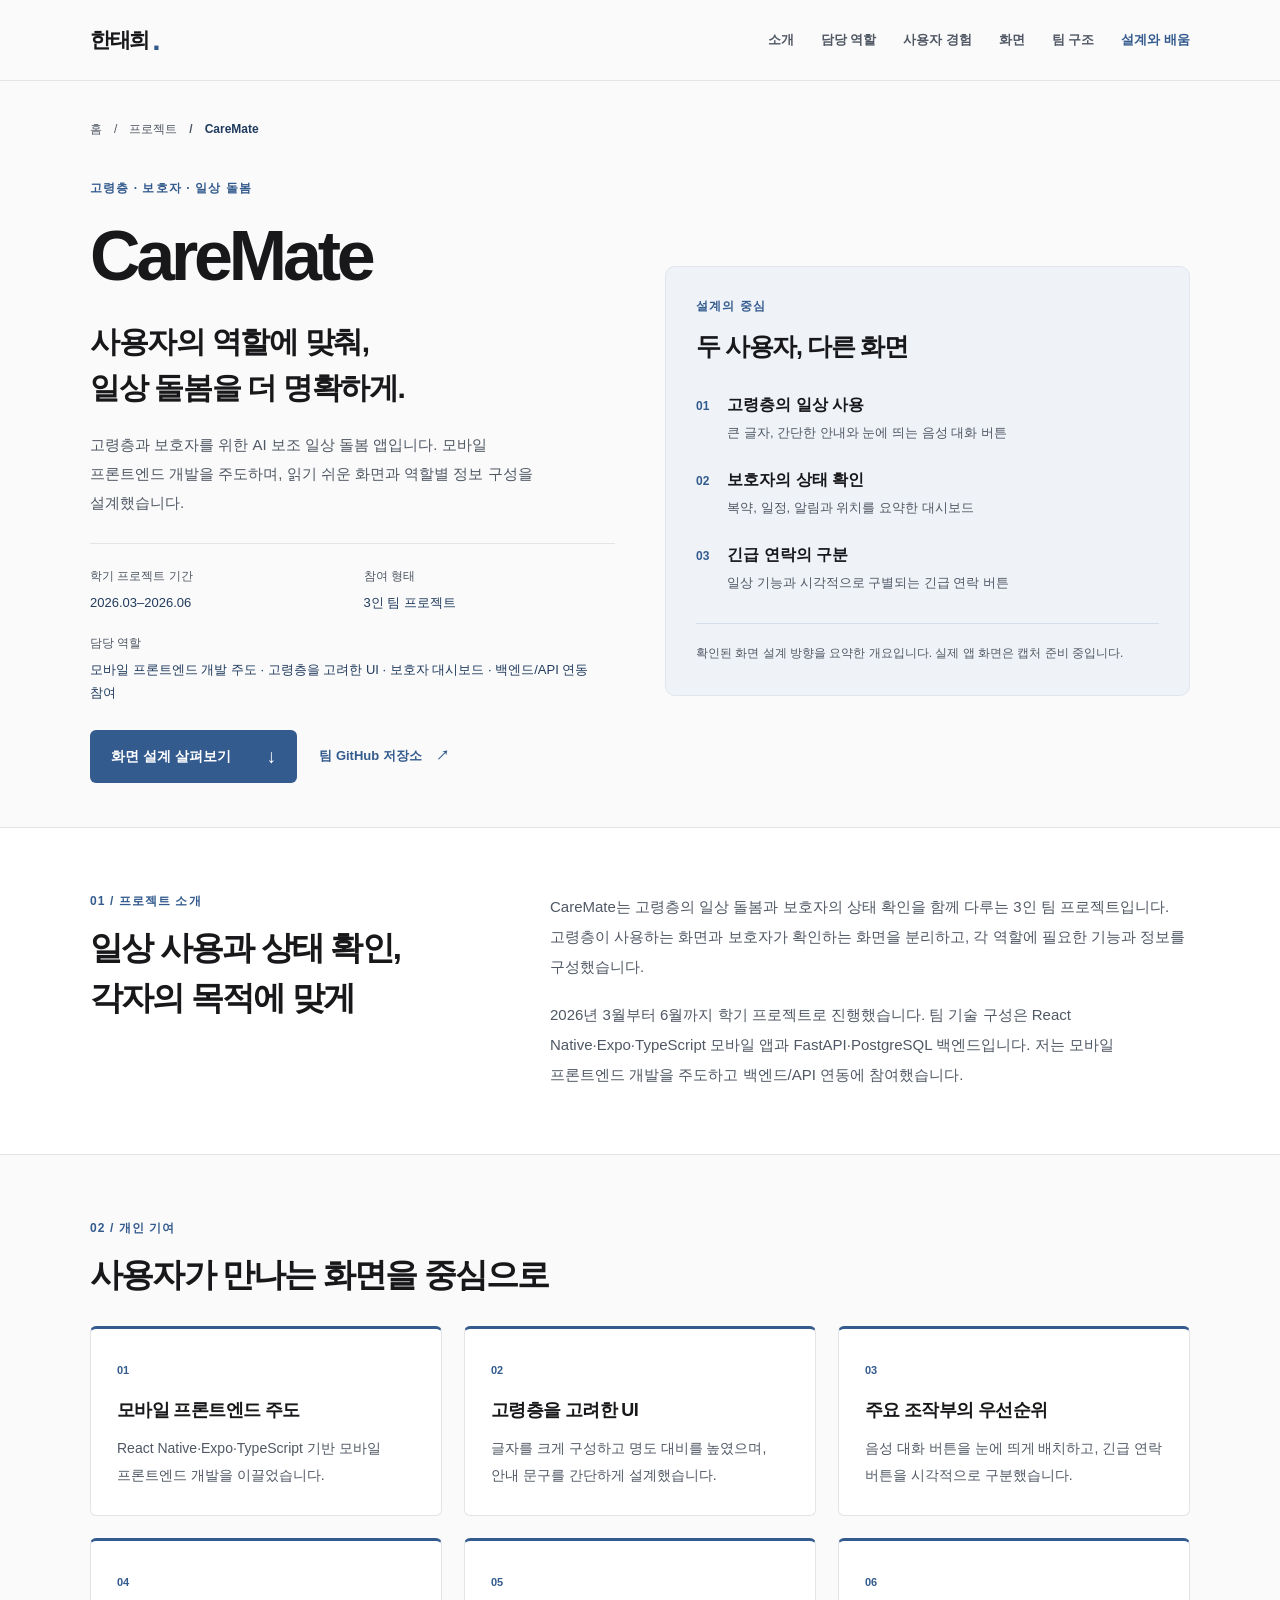
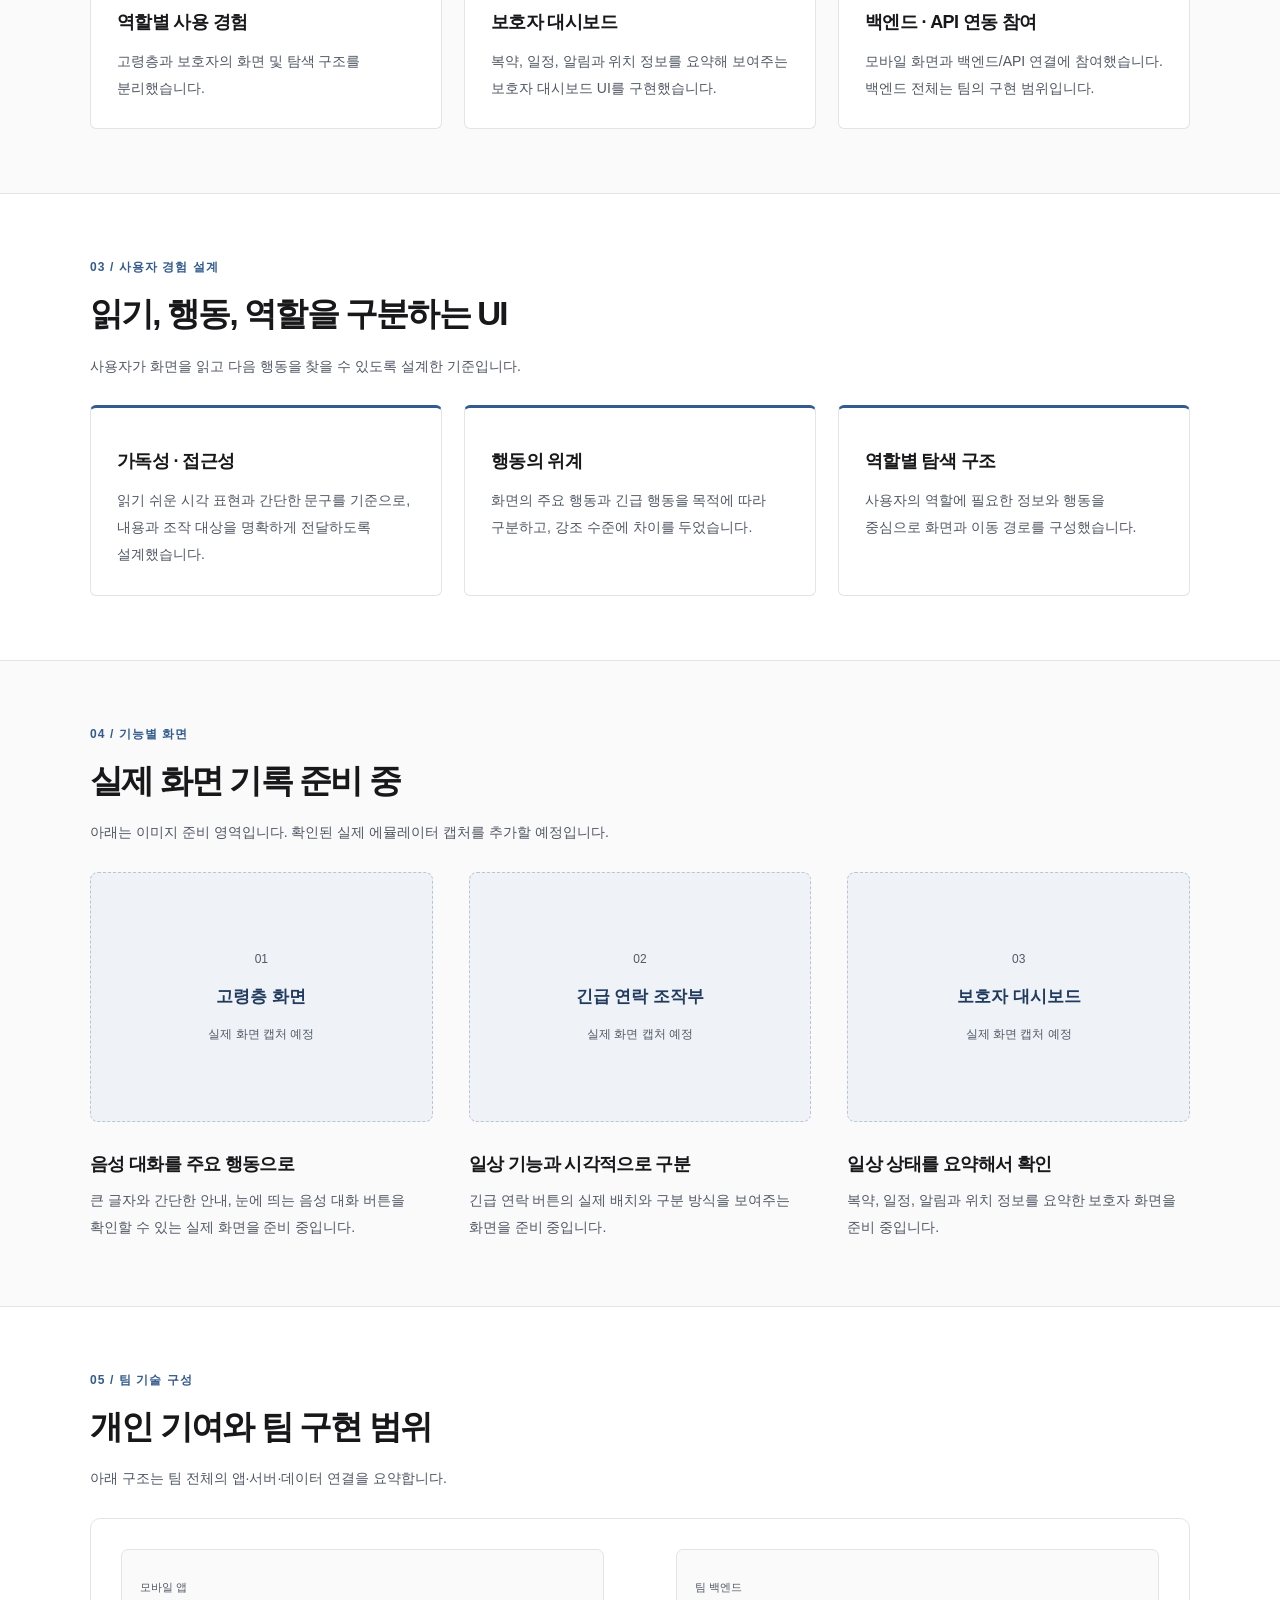
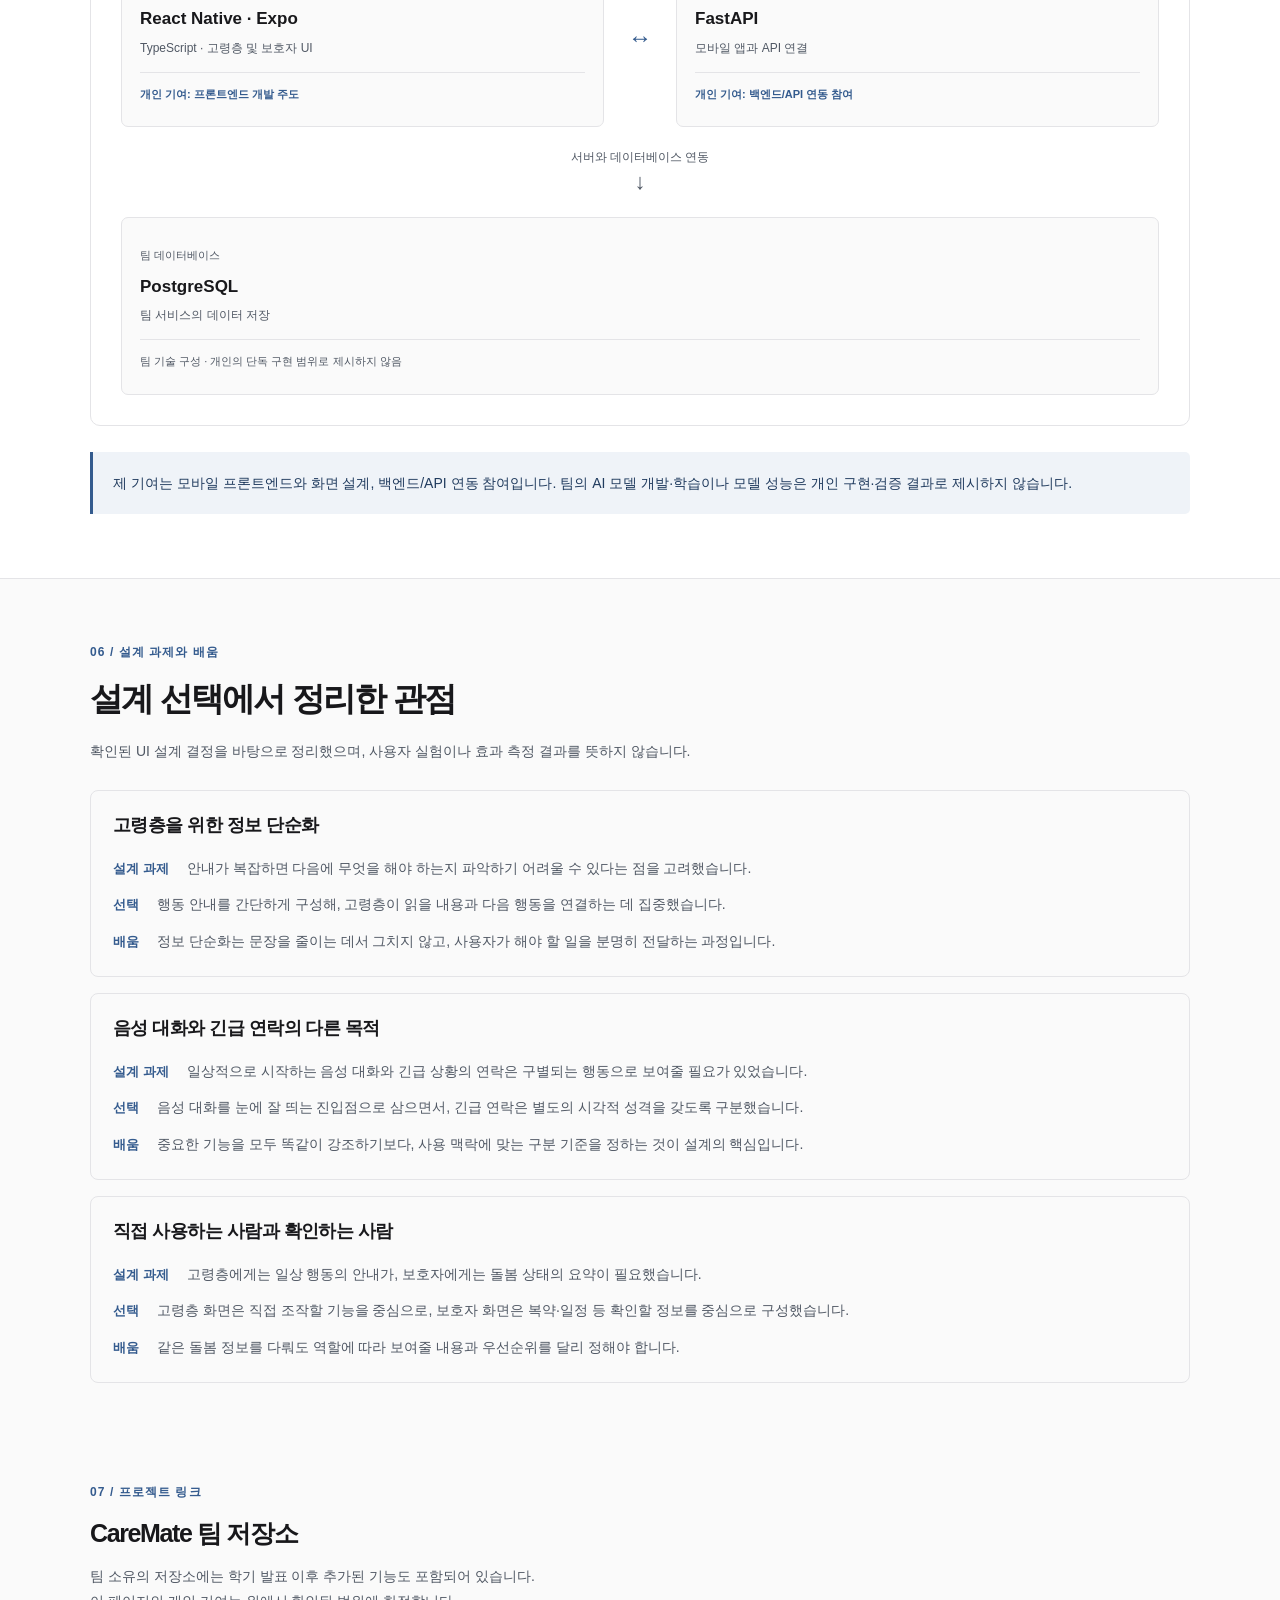
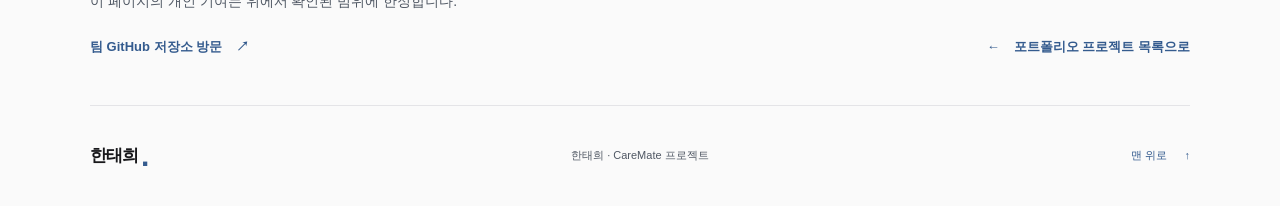
==== projects/caremate.html @ 8889e3c6 "feat: complete first-pass portfolio project pages" ====
<!doctype html>
<html lang="ko">
<head>
  <meta charset="utf-8">
  <meta name="viewport" content="width=device-width, initial-scale=1">
  <meta name="theme-color" content="#fafafa">
  <meta name="description" content="고령층과 보호자를 위한 일상 돌봄 앱 CareMate. 한태희가 주도한 모바일 프론트엔드, 고령층을 고려한 UI 설계, 보호자 대시보드와 API 연동 참여를 소개합니다.">
  <title>CareMate · 한태희 포트폴리오</title>
  <link rel="stylesheet" href="../css/style.css">
  <script src="../js/main.js" defer></script>
</head>
<body class="caremate-page">
  <a class="skip-link" href="#main">본문으로 건너뛰기</a>
  <header class="site-header"><div class="container header-inner">
    <a class="wordmark" href="../index.html" aria-label="한태희 포트폴리오 홈으로">한태희<span aria-hidden="true">.</span></a>
    <button class="menu-toggle" type="button" aria-controls="site-nav" aria-expanded="false" hidden>메뉴 열기 <span aria-hidden="true">＋</span></button>
    <nav class="site-nav" id="site-nav" aria-label="CareMate 페이지 메뉴"><a href="#overview">소개</a><a href="#contributions">담당 역할</a><a href="#ux-design">사용자 경험</a><a href="#gallery">화면</a><a href="#architecture">팀 구조</a><a href="#design-lessons">설계와 배움</a></nav>
  </div></header>

  <main id="main" tabindex="-1">
    <div class="container"><nav class="breadcrumb" aria-label="현재 위치"><ol><li><a href="../index.html">홈</a></li><li><a href="../index.html#projects">프로젝트</a></li><li aria-current="page">CareMate</li></ol></nav></div>

    <section class="detail-hero container" aria-labelledby="project-title">
      <div class="detail-hero-copy"><p class="eyebrow">고령층 · 보호자 · 일상 돌봄</p><h1 id="project-title">CareMate</h1><p class="detail-tagline">사용자의 역할에 맞춰,<br>일상 돌봄을 더 명확하게.</p><p class="detail-intro">고령층과 보호자를 위한 AI 보조 일상 돌봄 앱입니다. 모바일 프론트엔드 개발을 주도하며, 읽기 쉬운 화면과 역할별 정보 구성을 설계했습니다.</p>
        <dl class="detail-facts"><div><dt>학기 프로젝트 기간</dt><dd>2026.03–2026.06</dd></div><div><dt>참여 형태</dt><dd>3인 팀 프로젝트</dd></div><div class="fact-role"><dt>담당 역할</dt><dd>모바일 프론트엔드 개발 주도 · 고령층을 고려한 UI · 보호자 대시보드 · 백엔드/API 연동 참여</dd></div></dl>
        <div class="detail-actions"><a class="button" href="#ux-design">화면 설계 살펴보기 <span aria-hidden="true">↓</span></a><a class="text-link" href="https://github.com/juuu-sung/CareMate">팀 GitHub 저장소 <span aria-hidden="true">↗</span></a></div>
      </div>
      <aside class="detail-summary" aria-labelledby="users-title"><p class="eyebrow">설계의 중심</p><h2 id="users-title">두 사용자, 다른 화면</h2><ul class="service-flow"><li><span aria-hidden="true">01</span><div><h3>고령층의 일상 사용</h3><p>큰 글자, 간단한 안내와 눈에 띄는 음성 대화 버튼</p></div></li><li><span aria-hidden="true">02</span><div><h3>보호자의 상태 확인</h3><p>복약, 일정, 알림과 위치를 요약한 대시보드</p></div></li><li><span aria-hidden="true">03</span><div><h3>긴급 연락의 구분</h3><p>일상 기능과 시각적으로 구별되는 긴급 연락 버튼</p></div></li></ul><p class="summary-note">확인된 화면 설계 방향을 요약한 개요입니다. 실제 앱 화면은 캡처 준비 중입니다.</p></aside>
    </section>

    <section class="section section-white" id="overview" aria-labelledby="overview-title"><div class="container detail-split"><div class="section-heading"><p class="eyebrow">01 / 프로젝트 소개</p><h2 id="overview-title">일상 사용과 상태 확인,<br>각자의 목적에 맞게</h2></div><div class="detail-prose"><p>CareMate는 고령층의 일상 돌봄과 보호자의 상태 확인을 함께 다루는 3인 팀 프로젝트입니다. 고령층이 사용하는 화면과 보호자가 확인하는 화면을 분리하고, 각 역할에 필요한 기능과 정보를 구성했습니다.</p><p>2026년 3월부터 6월까지 학기 프로젝트로 진행했습니다. 팀 기술 구성은 React Native·Expo·TypeScript 모바일 앱과 FastAPI·PostgreSQL 백엔드입니다. 저는 모바일 프론트엔드 개발을 주도하고 백엔드/API 연동에 참여했습니다.</p></div></div></section>

    <section class="section container" id="contributions" aria-labelledby="contributions-title"><div class="section-heading"><p class="eyebrow">02 / 개인 기여</p><h2 id="contributions-title">사용자가 만나는 화면을 중심으로</h2></div><div class="contribution-grid">
      <article><span class="strength-number" aria-hidden="true">01</span><h3>모바일 프론트엔드 주도</h3><p>React Native·Expo·TypeScript 기반 모바일 프론트엔드 개발을 이끌었습니다.</p></article>
      <article><span class="strength-number" aria-hidden="true">02</span><h3>고령층을 고려한 UI</h3><p>글자를 크게 구성하고 명도 대비를 높였으며, 안내 문구를 간단하게 설계했습니다.</p></article>
      <article><span class="strength-number" aria-hidden="true">03</span><h3>주요 조작부의 우선순위</h3><p>음성 대화 버튼을 눈에 띄게 배치하고, 긴급 연락 버튼을 시각적으로 구분했습니다.</p></article>
      <article><span class="strength-number" aria-hidden="true">04</span><h3>역할별 사용 경험</h3><p>고령층과 보호자의 화면 및 탐색 구조를 분리했습니다.</p></article>
      <article><span class="strength-number" aria-hidden="true">05</span><h3>보호자 대시보드</h3><p>복약, 일정, 알림과 위치 정보를 요약해 보여주는 보호자 대시보드 UI를 구현했습니다.</p></article>
      <article><span class="strength-number" aria-hidden="true">06</span><h3>백엔드 · API 연동 참여</h3><p>모바일 화면과 백엔드/API 연결에 참여했습니다. 백엔드 전체는 팀의 구현 범위입니다.</p></article>
    </div></section>

    <section class="section section-white" id="ux-design" aria-labelledby="ux-title"><div class="container"><div class="section-heading"><p class="eyebrow">03 / 사용자 경험 설계</p><h2 id="ux-title">읽기, 행동, 역할을 구분하는 UI</h2><p class="section-description">사용자가 화면을 읽고 다음 행동을 찾을 수 있도록 설계한 기준입니다.</p></div><div class="contribution-grid">
      <article><h3>가독성 · 접근성</h3><p>읽기 쉬운 시각 표현과 간단한 문구를 기준으로, 내용과 조작 대상을 명확하게 전달하도록 설계했습니다.</p></article>
      <article><h3>행동의 위계</h3><p>화면의 주요 행동과 긴급 행동을 목적에 따라 구분하고, 강조 수준에 차이를 두었습니다.</p></article>
      <article><h3>역할별 탐색 구조</h3><p>사용자의 역할에 필요한 정보와 행동을 중심으로 화면과 이동 경로를 구성했습니다.</p></article>
    </div></div></section>

    <section class="section container" id="gallery" aria-labelledby="gallery-title"><div class="section-heading"><p class="eyebrow">04 / 기능별 화면</p><h2 id="gallery-title">실제 화면 기록 준비 중</h2><p class="section-description">아래는 이미지 준비 영역입니다. 확인된 실제 에뮬레이터 캡처를 추가할 예정입니다.</p></div><div class="screen-gallery">
      <figure><div class="capture-placeholder"><span aria-hidden="true">01</span><p>고령층 화면</p><span>실제 화면 캡처 예정</span></div><figcaption><h3>음성 대화를 주요 행동으로</h3><p>큰 글자와 간단한 안내, 눈에 띄는 음성 대화 버튼을 확인할 수 있는 실제 화면을 준비 중입니다.</p></figcaption></figure>
      <figure><div class="capture-placeholder"><span aria-hidden="true">02</span><p>긴급 연락 조작부</p><span>실제 화면 캡처 예정</span></div><figcaption><h3>일상 기능과 시각적으로 구분</h3><p>긴급 연락 버튼의 실제 배치와 구분 방식을 보여주는 화면을 준비 중입니다.</p></figcaption></figure>
      <figure><div class="capture-placeholder"><span aria-hidden="true">03</span><p>보호자 대시보드</p><span>실제 화면 캡처 예정</span></div><figcaption><h3>일상 상태를 요약해서 확인</h3><p>복약, 일정, 알림과 위치 정보를 요약한 보호자 화면을 준비 중입니다.</p></figcaption></figure>
    </div></section>

    <section class="section section-white" id="architecture" aria-labelledby="architecture-title"><div class="container"><div class="section-heading"><p class="eyebrow">05 / 팀 기술 구성</p><h2 id="architecture-title">개인 기여와 팀 구현 범위</h2><p class="section-description">아래 구조는 팀 전체의 앱·서버·데이터 연결을 요약합니다.</p></div><div class="architecture-panel">
      <div class="architecture-main"><div class="architecture-node"><span class="architecture-label">모바일 앱</span><h3>React Native · Expo</h3><p>TypeScript · 고령층 및 보호자 UI</p><span class="personal-scope">개인 기여: 프론트엔드 개발 주도</span></div><span class="architecture-connector" aria-label="앱과 서버 연동">↔</span><div class="architecture-node"><span class="architecture-label">팀 백엔드</span><h3>FastAPI</h3><p>모바일 앱과 API 연결</p><span class="personal-scope">개인 기여: 백엔드/API 연동 참여</span></div></div>
      <p class="architecture-bridge">서버와 데이터베이스 연동 <span aria-hidden="true">↓</span></p><div class="architecture-node"><span class="architecture-label">팀 데이터베이스</span><h3>PostgreSQL</h3><p>팀 서비스의 데이터 저장</p><span class="team-scope">팀 기술 구성 · 개인의 단독 구현 범위로 제시하지 않음</span></div>
    </div><p class="detail-note">제 기여는 모바일 프론트엔드와 화면 설계, 백엔드/API 연동 참여입니다. 팀의 AI 모델 개발·학습이나 모델 성능은 개인 구현·검증 결과로 제시하지 않습니다.</p></div></section>

    <section class="section container" id="design-lessons" aria-labelledby="lessons-title"><div class="section-heading"><p class="eyebrow">06 / 설계 과제와 배움</p><h2 id="lessons-title">설계 선택에서 정리한 관점</h2><p class="section-description">확인된 UI 설계 결정을 바탕으로 정리했으며, 사용자 실험이나 효과 측정 결과를 뜻하지 않습니다.</p></div><div class="case-list">
      <article><h3>고령층을 위한 정보 단순화</h3><dl><div><dt>설계 과제</dt><dd>안내가 복잡하면 다음에 무엇을 해야 하는지 파악하기 어려울 수 있다는 점을 고려했습니다.</dd></div><div><dt>선택</dt><dd>행동 안내를 간단하게 구성해, 고령층이 읽을 내용과 다음 행동을 연결하는 데 집중했습니다.</dd></div><div><dt>배움</dt><dd>정보 단순화는 문장을 줄이는 데서 그치지 않고, 사용자가 해야 할 일을 분명히 전달하는 과정입니다.</dd></div></dl></article>
      <article><h3>음성 대화와 긴급 연락의 다른 목적</h3><dl><div><dt>설계 과제</dt><dd>일상적으로 시작하는 음성 대화와 긴급 상황의 연락은 구별되는 행동으로 보여줄 필요가 있었습니다.</dd></div><div><dt>선택</dt><dd>음성 대화를 눈에 잘 띄는 진입점으로 삼으면서, 긴급 연락은 별도의 시각적 성격을 갖도록 구분했습니다.</dd></div><div><dt>배움</dt><dd>중요한 기능을 모두 똑같이 강조하기보다, 사용 맥락에 맞는 구분 기준을 정하는 것이 설계의 핵심입니다.</dd></div></dl></article>
      <article><h3>직접 사용하는 사람과 확인하는 사람</h3><dl><div><dt>설계 과제</dt><dd>고령층에게는 일상 행동의 안내가, 보호자에게는 돌봄 상태의 요약이 필요했습니다.</dd></div><div><dt>선택</dt><dd>고령층 화면은 직접 조작할 기능을 중심으로, 보호자 화면은 복약·일정 등 확인할 정보를 중심으로 구성했습니다.</dd></div><div><dt>배움</dt><dd>같은 돌봄 정보를 다뤄도 역할에 따라 보여줄 내용과 우선순위를 달리 정해야 합니다.</dd></div></dl></article>
    </div></section>

    <section class="container detail-closing" aria-labelledby="links-title"><div><p class="eyebrow">07 / 프로젝트 링크</p><h2 id="links-title">CareMate 팀 저장소</h2><p>팀 소유의 저장소에는 학기 발표 이후 추가된 기능도 포함되어 있습니다.<br>이 페이지의 개인 기여는 위에서 확인된 범위에 한정합니다.</p><a class="text-link" href="https://github.com/juuu-sung/CareMate">팀 GitHub 저장소 방문 <span aria-hidden="true">↗</span></a></div><a class="detail-back-link" href="../index.html#projects"><span aria-hidden="true">←</span> 포트폴리오 프로젝트 목록으로</a></section>
  </main>
  <footer class="site-footer container"><a class="wordmark" href="../index.html" aria-label="한태희 포트폴리오 홈으로">한태희<span aria-hidden="true">.</span></a><p>한태희 · CareMate 프로젝트</p><a class="back-top" href="#main">맨 위로 <span aria-hidden="true">↑</span></a></footer>
</body>
</html>
---- css/style.css ----
:root {
  color-scheme: light;
  --bg: #fafafa;
  --white: #fff;
  --text: #18181b;
  --muted: #505864;
  --header-height: 80px;
  --border: #e4e4e7;
  --navy: #345b8e;
  --navy-dark: #203b5e;
  --soft: #eff3f8;
  --font: Pretendard, Inter, -apple-system, BlinkMacSystemFont, "Segoe UI", "Noto Sans KR", "Apple SD Gothic Neo", "Malgun Gothic", sans-serif;
}
*, *::before, *::after { box-sizing: border-box; }
html { scroll-behavior: smooth; scroll-padding-top: calc(var(--header-height) + 24px); }
body { margin: 0; background: var(--bg); color: var(--text); font-family: var(--font); font-size: 16px; line-height: 1.75; -webkit-font-smoothing: antialiased; word-break: keep-all; overflow-wrap: anywhere; }
h1, h2, h3, h4, p { margin: 0; }
h1, h2, h3, h4 { line-height: 1.4; }
a { color: inherit; text-decoration: none; }
button { font: inherit; }
ul, ol { margin: 0; padding: 0; list-style: none; }
::selection { background: #dbe6f4; color: var(--navy-dark); }
:focus-visible { outline: 3px solid var(--navy); outline-offset: 5px; border-radius: 3px; }
[hidden] { display: none !important; }
.container { width: min(1100px, calc(100% - 80px)); margin-inline: auto; }
.skip-link { position: fixed; z-index: 100; top: 12px; left: 16px; padding: 10px 20px; background: var(--white); border: 2px solid var(--navy); transform: translateY(-180%); }
.skip-link:focus { transform: translateY(0); }
.site-header { position: sticky; top: 0; z-index: 20; border-bottom: 1px solid var(--border); background: var(--bg); }
.header-inner { min-height: 80px; display: flex; justify-content: space-between; align-items: center; gap: 24px; }
.wordmark { display: inline-flex; align-items: center; min-height: 44px; font-size: 21px; font-weight: 800; letter-spacing: -.06em; white-space: nowrap; }
.wordmark span { color: var(--navy); font-size: 30px; line-height: 1; margin-left: 3px; }
.site-nav { display: flex; align-items: center; gap: 27px; }
.site-nav a { display: inline-flex; align-items: center; gap: 8px; min-height: 44px; font-size: 13px; font-weight: 600; color: var(--muted); transition: color .18s; }
.site-nav a:hover, .site-nav a[aria-current="location"] { color: var(--navy); }
.menu-toggle { min-height: 44px; min-width: 100px; background: transparent; border: 1px solid var(--border); border-radius: 6px; color: var(--text); padding: 6px 12px; cursor: pointer; }
.menu-toggle span { margin-left: 8px; }
.hero { display: grid; grid-template-columns: 1.55fr 1fr; column-gap: 64px; padding-top: 94px; }
.eyebrow { color: var(--navy); font-size: 12px; font-weight: 700; letter-spacing: .09em; line-height: 1.6; }
.hero .eyebrow { display: flex; align-items: center; gap: 10px; font-size: 12px; letter-spacing: .025em; }
.small-dot { width: 6px; height: 6px; border-radius: 50%; background: var(--navy); flex-shrink: 0; }
h1 { margin-top: 25px; font-size: clamp(34px, 3.7vw, 46px); letter-spacing: -.065em; line-height: 1.43; font-weight: 750; }
h1 > span { color: var(--navy); }
.hero-intro { max-width: 470px; margin-top: 25px; font-size: 15px; color: var(--muted); line-height: 1.95; }
.button { display: inline-flex; align-items: center; justify-content: space-between; gap: 36px; min-height: 49px; margin-top: 30px; padding: 10px 21px; border-radius: 6px; background: var(--navy); color: var(--white); font-size: 14px; font-weight: 600; transition: background .18s, transform .18s; }
.button:hover { background: var(--navy-dark); transform: translateY(-2px); }
.button span { font-size: 19px; font-weight: 400; }
.hero-art { display: flex; flex-direction: column; position: relative; min-width: 0; margin-top: 8px; background: var(--navy-dark); color: #fff; border-radius: 9px; padding: 26px; overflow: hidden; }
.art-top { display: flex; justify-content: space-between; gap: 12px; font-size: 9px; letter-spacing: .13em; color: #c0cfe0; }
.connection-art { position: relative; flex: 1; min-height: 235px; margin-block: 14px; }
.orbit { position: absolute; width: 220px; height: 220px; border: 1px solid #7892b4; border-radius: 50%; top: 50%; left: 50%; }
.orbit-one { transform: translate(-67%, -50%); }
.orbit-two { transform: translate(-33%, -50%); }
.orbit-three { width: 148px; height: 148px; border-color: #496a94; transform: translate(-50%, -50%); }
.orbit-center, .orbit-node { position: absolute; border-radius: 50%; background: #d8e4f3; }
.orbit-center { width: 13px; height: 13px; top: calc(50% - 6.5px); left: calc(50% - 6.5px); box-shadow: 0 0 0 14px #345477; }
.orbit-node { width: 7px; height: 7px; }
.node-one { top: calc(50% - 90px); left: calc(50% - 100px); }
.node-two { top: calc(50% + 85px); left: calc(50% + 96px); }
.art-bottom { display: flex; align-items: end; justify-content: space-between; gap: 14px; padding-top: 20px; border-top: 1px solid #526a88; }
.art-bottom p { font-size: 19px; font-weight: 500; letter-spacing: -.035em; line-height: 1.6; }
.art-bottom > span { font-size: 10px; text-align: right; color: #c0cfe0; }
.hero-foot { grid-column: 1 / -1; display: flex; justify-content: space-between; align-items: center; gap: 20px; margin-top: 62px; padding-block: 23px; border-top: 1px solid var(--border); color: var(--muted); font-size: 12px; }
.hero-foot a { display: inline-flex; align-items: center; min-height: 44px; gap: 24px; color: var(--navy); }
.section { padding-block: 100px; }
.section-white { background: var(--white); border-block: 1px solid var(--border); }
.section-heading { margin-bottom: 38px; }
h2 { margin-top: 12px; font-size: clamp(26px, 2.8vw, 33px); font-weight: 700; letter-spacing: -.055em; line-height: 1.5; }
.heading-row { display: flex; justify-content: space-between; align-items: end; gap: 24px; }
.section-note, .section-description { color: var(--muted); font-size: 14px; line-height: 1.9; }
.section-description { margin-top: 14px; }
.about-copy { max-width: 840px; color: var(--muted); font-size: 15px; line-height: 2; }
.about-copy p + p { margin-top: 16px; }
.education { display: flex; align-items: baseline; flex-wrap: wrap; gap: 8px 20px; max-width: 840px; margin-top: 24px; padding-top: 18px; border-top: 1px solid var(--border); }
.education-label { color: var(--navy); font-size: 13px; font-weight: 700; }
.education p { display: flex; align-items: baseline; flex-wrap: wrap; gap: 4px 16px; }
.education strong { font-size: 14px; font-weight: 600; }
.education p span { color: var(--muted); font-size: 13px; font-variant-numeric: tabular-nums; }
.strength-grid { display: grid; grid-template-columns: repeat(3, minmax(0, 1fr)); gap: 30px; margin-top: 42px; }
.strength { padding-top: 23px; border-top: 1px solid var(--border); }
.strength-number { color: var(--navy); font-size: 11px; font-weight: 600; }
.strength h3 { margin-top: 12px; font-size: 17px; letter-spacing: -.03em; }
.strength p { margin-top: 10px; color: var(--muted); font-size: 14px; line-height: 1.9; max-width: 280px; }
.featured-grid { display: grid; grid-template-columns: repeat(2, minmax(0, 1fr)); gap: 26px; }
.project-card { min-width: 0; overflow: hidden; background: var(--white); border: 1px solid var(--border); border-radius: 10px; box-shadow: 0 3px 12px #18263b04; }
.project-placeholder { position: relative; display: flex; min-height: 250px; flex-direction: column; justify-content: space-between; align-items: center; padding: 22px 25px; border-bottom: 1px solid var(--border); background: #edf1f5; color: #526276; }
.placeholder-index { align-self: start; font-size: 10px; letter-spacing: .1em; }
.placeholder-mark { font-size: 64px; font-weight: 300; letter-spacing: -.08em; line-height: 1.3; color: #788b9c; }
.placeholder-mark span { padding-inline: 7px; color: #9caaba; }
.placeholder-caption { font-size: 11px; padding: 2px 11px; border: 1px solid #c7cfd9; border-radius: 20px; }
.placeholder-meetfit { background: #eef0f5; }
.placeholder-caremate { background: #eff2f2; }
.project-body { padding: 28px; }
.project-meta { display: flex; justify-content: space-between; gap: 10px; flex-wrap: wrap; font-size: 13px; font-weight: 500; color: var(--muted); font-variant-numeric: tabular-nums; }
.project-meta > span:first-child { color: var(--navy); font-weight: 600; }
.project-body h3 { margin-top: 12px; font-size: 27px; letter-spacing: -.035em; }
.project-summary { margin-top: 6px; font-size: 14px; color: var(--muted); }
.contribution { margin-top: 23px; padding: 18px; border-left: 3px solid var(--navy); border-radius: 0 6px 6px 0; background: var(--soft); }
.contribution h4 { font-size: 13px; font-weight: 700; color: var(--navy); }
.contribution ul { margin-top: 10px; padding-left: 18px; list-style: disc; font-size: 14px; line-height: 1.85; }
.contribution li + li { margin-top: 5px; }
.contribution li::marker { color: var(--navy); }
.contribution p.contribution-detail { font-size: 14px; line-height: 1.9; color: var(--muted); margin-top: 12px; }
.tags { display: flex; flex-wrap: wrap; gap: 6px; margin-top: 20px; }
.tags li { background: #f4f5f7; color: #424d5c; border-radius: 4px; padding: 3px 9px; font-size: 12px; }
.award-badges { display: flex; flex-wrap: wrap; gap: 7px 13px; padding-top: 20px; margin-top: 20px; border-top: 1px solid var(--border); }
.award-badges li { font-size: 12px; color: var(--navy); }
.award-badges span { margin-right: 3px; font-size: 16px; }
.project-wide { grid-column: 1 / -1; display: grid; grid-template-columns: 1fr 1fr; }
.project-wide .project-placeholder { border-bottom: 0; border-right: 1px solid var(--border); }
.project-wide .placeholder-mark { font-size: 78px; }
.other-projects { margin-top: 65px; }
.subsection-heading { margin-bottom: 25px; }
.subsection-heading h3 { font-size: 23px; letter-spacing: -.04em; margin-top: 8px; }
.other-grid { display: grid; grid-template-columns: repeat(3, minmax(0, 1fr)); gap: 20px; }
.other-card { padding: 25px; border: 1px solid var(--border); border-radius: 8px; background: var(--white); }
.other-top { display: flex; justify-content: space-between; gap: 10px; color: var(--muted); font-size: 12px; }
.project-kind { color: var(--navy); }
.other-card h4 { font-size: 21px; letter-spacing: -.035em; margin-top: 22px; }
.other-period { color: var(--muted); font-size: 13px; margin-top: 4px; }
.other-card > p:not(.other-period):not(.other-award) { font-size: 14px; line-height: 1.9; margin-top: 18px; }
.other-role { color: var(--text); }
.other-role strong { display: block; color: var(--navy); font-size: 13px; margin-bottom: 6px; }
.other-award { margin-top: 19px; padding-top: 15px; border-top: 1px solid var(--border); color: var(--navy); font-size: 12px; }
.skills-list { border-top: 1px solid var(--border); }
.skill-row { display: grid; grid-template-columns: 1fr 2fr; gap: 25px; padding-block: 25px; border-bottom: 1px solid var(--border); }
.skill-row h3 { font-size: 15px; letter-spacing: -.02em; padding-top: 5px; }
.skill-tags { display: flex; flex-wrap: wrap; gap: 8px; }
.skill-tags li { color: var(--navy-dark); font-size: 12px; background: var(--soft); border: 1px solid #e0e7f0; border-radius: 5px; padding: 4px 11px; }
.skill-row p { margin-top: 10px; color: var(--muted); font-size: 14px; }
.achievements-layout { display: grid; grid-template-columns: 1.2fr 1fr; gap: 62px; }
.column-title { display: flex; align-items: center; gap: 10px; font-size: 16px; padding-bottom: 20px; border-bottom: 1px solid var(--border); }
.column-title > span { font-size: 10px; font-weight: 500; color: var(--muted); }
.award-list > li { display: grid; grid-template-columns: 82px 1fr; gap: 20px; padding-block: 24px; border-bottom: 1px solid var(--border); }
.award-list time { font-size: 12px; color: var(--muted); padding-top: 4px; font-variant-numeric: tabular-nums; }
.prize { display: inline-block; color: var(--navy); font-size: 12px; background: #eaf0f7; border-radius: 3px; padding: 2px 8px; margin-bottom: 8px; }
.award-list h4 { font-size: 14px; line-height: 1.7; font-weight: 600; }
.award-list p { color: var(--muted); font-size: 13px; margin-top: 5px; }
.award-project { display: block; font-size: 12px; color: var(--navy); margin-top: 8px; }
.credential-list > li { display: flex; justify-content: space-between; gap: 14px; padding-block: 22px; border-bottom: 1px solid var(--border); }
.credential-list h4 { font-size: 14px; }
.credential-list p { color: var(--muted); font-size: 12px; margin-top: 4px; }
.credential-status { text-align: right; flex-shrink: 0; }
.credential-status > span { color: var(--navy); font-size: 12px; }
.credential-status time { display: block; color: var(--muted); font-size: 12px; margin-top: 4px; font-variant-numeric: tabular-nums; }
.credential-status .exam-status { color: #745b28; background: #f5efdf; border-radius: 3px; padding: 3px 6px; }
.credential-list .exam-note { font-size: 12px; color: #745b28; margin-top: 7px; }
.language-card { display: flex; justify-content: space-between; align-items: center; gap: 16px; padding: 24px; margin-top: 25px; background: var(--soft); border: 1px solid #dfe6ee; border-radius: 8px; }
.language-card .eyebrow { font-size: 10px; }
.language-card h4 { font-size: 15px; margin-top: 5px; }
.language-card time { color: var(--muted); font-size: 12px; }
.language-score { color: var(--navy); font-size: 36px; font-weight: 650; letter-spacing: -.04em; line-height: 1.3; white-space: nowrap; }
.language-score span { display: block; text-align: right; font-size: 13px; font-weight: 500; letter-spacing: 0; }
.contact-section { background: var(--navy-dark); color: var(--white); padding-block: 70px; }
.contact-inner { display: grid; grid-template-columns: 1.5fr 1fr; align-items: end; gap: 50px; }
.contact-section .eyebrow { color: #b9cce4; }
.contact-section h2 { font-size: clamp(25px, 3vw, 33px); }
.contact-inner > div > p:not(.eyebrow) { color: #c4d0df; font-size: 14px; margin-top: 18px; line-height: 1.9; }
.contact-note { border-left: 1px solid #536c8b; padding-left: 30px; }
.contact-note-label { font-size: 11px; color: #b9cce4; }
.contact-inner .contact-note p { font-size: 13px; margin-top: 6px; }
.contact-note a { display: inline-flex; min-height: 44px; align-items: center; gap: 32px; margin-top: 18px; font-size: 13px; text-decoration: underline; text-underline-offset: 5px; }
.contact-section :focus-visible { outline-color: #d1e2f9; }
.site-footer { display: flex; align-items: center; justify-content: space-between; gap: 20px; min-height: 100px; }
.site-footer .wordmark { font-size: 17px; }
.site-footer p { color: var(--muted); font-size: 11px; }
.back-top { display: inline-flex; min-height: 44px; align-items: center; gap: 17px; font-size: 11px; color: var(--navy); }
@media (max-width: 1000px) {
  .hero { gap: 30px; grid-template-columns: 1.4fr 1fr; padding-top: 70px; }
  h1 { font-size: 37px; }
  .hero-art { padding: 22px; }
  .art-bottom { align-items: start; flex-direction: column; }
  .art-bottom > span { text-align: left; }
  .other-card { padding: 21px; }
  .achievements-layout { gap: 35px; }
  .award-list > li { grid-template-columns: 1fr; gap: 7px; }
}
@media (max-width: 760px) {
  /* Covers the expanded navigation without JS; JS measures the actual header. */
  :root { --header-height: 174px; }
  .container { width: calc(100% - 40px); }
  .header-inner { min-height: 70px; position: relative; flex-wrap: wrap; gap: 0 20px; }
  .site-nav { width: 100%; flex-wrap: wrap; gap: 4px 21px; padding-bottom: 12px; }
  .site-nav a { font-size: 13px; }
  .hero { padding-top: 55px; grid-template-columns: 1fr; gap: 0; }
  h1 { font-size: clamp(30px, 5.6vw, 40px); }
  .hero-intro { max-width: 500px; font-size: 14px; }
  .hero-art { margin-top: 38px; min-height: 250px; padding: 22px; }
  .connection-art { min-height: 150px; margin-block: 18px; }
  .orbit { width: 150px; height: 150px; }
  .orbit-three { width: 100px; height: 100px; }
  .node-one { top: calc(50% - 62px); left: calc(50% - 69px); }
  .node-two { top: calc(50% + 58px); left: calc(50% + 65px); }
  .art-bottom { flex-direction: row; align-items: end; padding-top: 16px; }
  .art-bottom p { font-size: 16px; }
  .art-bottom > span { text-align: right; }
  .hero-foot { margin-top: 35px; font-size: 10px; padding-block: 14px; gap: 10px; }
  .hero-foot a { gap: 12px; flex-shrink: 0; }
  .section { padding-block: 65px; }
  .section-heading { margin-bottom: 28px; }
  .about-copy { font-size: 14px; }
  .strength-grid { gap: 22px; grid-template-columns: 1fr; margin-top: 30px; }
  .strength { display: grid; grid-template-columns: 25px 1fr; column-gap: 14px; padding-top: 19px; }
  .strength-number { padding-top: 4px; }
  .strength h3 { margin: 0; font-size: 16px; }
  .strength p { grid-column: 2; max-width: none; margin-top: 7px; }
  .heading-row { align-items: start; flex-direction: column; gap: 13px; }
  .desktop-break { display: none; }
  .featured-grid { grid-template-columns: 1fr; gap: 22px; }
  .project-placeholder { min-height: 230px; }
  .project-body { padding: 24px; }
  .project-wide { display: block; }
  .project-wide .project-placeholder { border-right: 0; border-bottom: 1px solid var(--border); }
  .project-wide .placeholder-mark { font-size: 64px; }
  .other-projects { margin-top: 45px; }
  .other-grid { grid-template-columns: 1fr; gap: 16px; }
  .other-card { padding: 25px; }
  .other-card h4 { margin-top: 15px; }
  .skill-row { grid-template-columns: 1fr; gap: 14px; padding-block: 22px; }
  .skill-row h3 { padding-top: 0; }
  .achievements-layout { grid-template-columns: 1fr; gap: 42px; }
  .award-list > li { grid-template-columns: 82px 1fr; gap: 17px; }
  .contact-section { padding-block: 55px; }
  .contact-inner { grid-template-columns: 1fr; gap: 30px; }
  .contact-note { padding-left: 20px; }
  .site-footer { flex-wrap: wrap; gap: 0 15px; padding-block: 20px; }
  .site-footer p { order: 3; width: 100%; font-size: 10px; }
}
@media (max-width: 360px) {
  .container { width: calc(100% - 32px); }
  h1 { font-size: 29px; }
  .hero .eyebrow { font-size: 10px; }
  .hero-foot { align-items: start; flex-direction: column; gap: 0; }
  .project-body, .other-card { padding: 20px; }
  .award-list > li { grid-template-columns: 1fr; gap: 7px; }
  .language-card { padding: 18px; }
}
/* Project details: scoped to keep the homepage layout unchanged. */
.project-detail-link { display: flex; align-items: center; justify-content: space-between; gap: 16px; min-height: 44px; margin-top: 22px; padding-top: 12px; border-top: 1px solid var(--border); color: var(--navy); font-size: 14px; font-weight: 600; }
.project-detail-link:hover, .text-link:hover, .detail-back-link:hover { text-decoration: underline; text-underline-offset: 5px; }
.rewear-page { --rewear-green: #286147; --rewear-soft: #edf4ef; }
.rewear-page .rewear-label { color: var(--rewear-green); }
.breadcrumb { padding-top: 26px; color: var(--muted); font-size: 12px; }
.breadcrumb ol { display: flex; align-items: center; flex-wrap: wrap; gap: 12px; }
.breadcrumb li + li::before { content: "/"; margin-right: 12px; color: var(--muted); }
.breadcrumb a { display: inline-flex; align-items: center; min-height: 44px; }
.breadcrumb [aria-current="page"] { color: var(--navy-dark); font-weight: 600; }
.detail-hero { display: grid; grid-template-columns: 1fr 1fr; align-items: center; gap: 50px; padding-top: 40px; }
.detail-hero h1 { margin-top: 18px; font-size: clamp(48px, 6vw, 70px); letter-spacing: -.06em; line-height: 1.15; }
.detail-hero h1 .rewear-colon { color: var(--rewear-green); }
.detail-tagline { margin-top: 22px; font-size: clamp(23px, 2.6vw, 30px); font-weight: 650; letter-spacing: -.045em; line-height: 1.55; }
.detail-intro { margin-top: 18px; max-width: 460px; color: var(--muted); font-size: 15px; line-height: 1.95; }
.detail-facts { display: grid; grid-template-columns: 1fr 1fr; gap: 18px 22px; margin: 26px 0 0; padding-top: 22px; border-top: 1px solid var(--border); font-size: 13px; }
.detail-facts dt { color: var(--muted); font-size: 12px; margin-bottom: 5px; }
.detail-facts dd { margin: 0; color: var(--navy-dark); font-weight: 500; }
.detail-facts .fact-role { grid-column: 1 / -1; }
.detail-actions { display: flex; align-items: center; flex-wrap: wrap; gap: 12px 22px; margin-top: 25px; }
.detail-actions .button { margin-top: 0; }
.text-link { display: inline-flex; align-items: center; gap: 14px; min-height: 44px; color: var(--navy); font-size: 13px; font-weight: 600; }
.phone-frame { min-width: 0; padding: 6px; border: 1px solid #6c7972; border-radius: 26px; background: #26332d; box-shadow: 0 12px 28px #213d2e0d; }
.phone-frame img { display: block; width: 100%; height: auto; border-radius: 20px; }
.phone-placeholder { display: flex; flex-direction: column; align-items: center; justify-content: center; gap: 12px; aspect-ratio: 886 / 1920; padding: 12px; border-radius: 20px; background: var(--rewear-soft); color: var(--rewear-green); text-align: center; font-size: 13px; }
.phone-trio .phone-placeholder { padding: 6px; border-radius: 12px; font-size: 11px; }
.screenshot-placeholder { max-width: 250px; width: 100%; margin-inline: auto; }
.phone-trio { display: grid; grid-template-columns: .85fr 1fr .85fr; align-items: center; gap: 12px; min-width: 0; padding: 50px 20px 26px; border: 1px solid #e1e9e3; border-radius: 12px; background: var(--rewear-soft); }
.phone-trio .phone-frame { padding: 4px; border-radius: 17px; }
.phone-trio .phone-frame img { border-radius: 12px; }
.phone-trio .phone-frame:nth-child(2) { transform: translateY(-20px); }
.phone-trio > p { grid-column: 1 / -1; margin-top: 12px; color: var(--rewear-green); font-size: 11px; text-align: center; }
.detail-award-strip { grid-column: 1 / -1; display: flex; flex-wrap: wrap; gap: 15px 28px; padding-block: 24px; border-top: 1px solid var(--border); font-size: 12px; color: var(--muted); }
.detail-award-strip li { display: flex; align-items: baseline; flex-wrap: wrap; gap: 5px 10px; }
.detail-award-strip li > span { color: var(--rewear-green); font-weight: 700; }
.detail-award-strip time { font-size: 11px; font-variant-numeric: tabular-nums; }
.detail-split { display: grid; grid-template-columns: 1fr 1.6fr; gap: 60px; }
.detail-split .section-heading { margin-bottom: 0; }
.detail-prose p { font-size: 15px; color: var(--muted); line-height: 2; }
.detail-prose p + p { margin-top: 18px; }
.rewear-page .ownership-note { padding: 16px 19px; border-left: 3px solid var(--rewear-green); border-radius: 0 5px 5px 0; background: var(--rewear-soft); color: #355543; font-size: 13px; line-height: 1.9; }
:is(.rewear-contributions, .contribution-grid) { display: grid; grid-template-columns: repeat(3, minmax(0, 1fr)); gap: 22px; }
:is(.rewear-contributions, .contribution-grid) article { padding: 26px; background: var(--white); border: 1px solid var(--border); border-top: 3px solid var(--navy); border-radius: 6px; }
:is(.rewear-contributions, .contribution-grid) h3 { margin-top: 15px; font-size: 18px; letter-spacing: -.035em; }
:is(.rewear-contributions, .contribution-grid) p { margin-top: 12px; font-size: 14px; color: var(--muted); line-height: 1.95; }
.contribution-boundary { margin-top: 26px; }
:is(.rewear-cases, .case-list) { display: grid; gap: 24px; }
:is(.rewear-cases, .case-list) article { padding: 26px; border: 1px solid var(--border); border-radius: 8px; background: var(--bg); }
:is(.rewear-cases, .case-list) h3 { font-size: 18px; letter-spacing: -.03em; }
:is(.rewear-cases, .case-list) dl { display: grid; gap: 14px; margin: 20px 0 0; }
:is(.rewear-cases, .case-list) dl > div { display: flex; align-items: baseline; flex-wrap: wrap; gap: 6px 18px; }
:is(.rewear-cases, .case-list) dt { color: var(--navy); font-size: 13px; font-weight: 700; }
:is(.rewear-cases, .case-list) dd { flex: 1 1 220px; min-width: 0; margin: 0; color: var(--muted); font-size: 14px; line-height: 1.9; }
.screen-gallery { display: grid; grid-template-columns: repeat(3, minmax(0, 1fr)); gap: 36px; }
.screen-gallery figure { margin: 0; min-width: 0; }
.screenshot-link { display: block; max-width: 250px; margin-inline: auto; border-radius: 26px; }
.screenshot-link:hover { outline: 2px solid var(--rewear-green); outline-offset: 5px; }
.screen-gallery figcaption { margin-top: 30px; }
.screen-gallery figcaption > span { font-size: 12px; font-weight: 600; }
.screen-gallery h3 { margin-top: 7px; font-size: 18px; letter-spacing: -.035em; }
.screen-gallery figcaption p { margin-top: 10px; font-size: 14px; color: var(--muted); line-height: 1.95; }
.gallery-note { margin-top: 28px; text-align: center; color: var(--muted); font-size: 12px; }
.architecture-panel { padding: 30px; border: 1px solid var(--border); border-radius: 10px; background: var(--white); }
.architecture-main { display: grid; grid-template-columns: 1fr 40px 1fr; align-items: center; gap: 16px; }
.architecture-node { min-width: 0; padding: 22px 18px; border: 1px solid var(--border); border-radius: 7px; background: var(--bg); }
.architecture-label { font-size: 11px; color: var(--muted); }
.architecture-node h3 { margin-top: 7px; font-size: 17px; }
.architecture-node p { margin-top: 7px; font-size: 12px; color: var(--muted); }
.personal-scope, .team-scope { display: block; margin-top: 13px; padding-top: 12px; border-top: 1px solid var(--border); font-size: 11px; }
.personal-scope { color: var(--navy); font-weight: 600; }
.team-scope { color: var(--muted); }
.architecture-connector { text-align: center; color: var(--navy); font-size: 24px; }
.architecture-bridge { margin-block: 20px; text-align: center; font-size: 12px; color: var(--muted); }
.architecture-bridge span { display: block; font-size: 22px; line-height: 1.3; }
.architecture-services { display: grid; grid-template-columns: repeat(4, minmax(0, 1fr)); gap: 16px; }
.architecture-services .architecture-node { border-top: 3px solid #b5cabb; }
.rewear-awards { display: grid; grid-template-columns: repeat(2, minmax(0, 1fr)); gap: 24px; }
.rewear-awards article { padding: 28px; border: 1px solid var(--border); border-radius: 8px; background: var(--bg); }
.detail-award-meta { display: flex; justify-content: space-between; align-items: center; flex-wrap: wrap; gap: 10px; margin-bottom: 18px; }
.detail-award-meta .prize { margin: 0; }
.detail-award-meta time { font-size: 12px; color: var(--muted); font-variant-numeric: tabular-nums; }
.rewear-awards h3 { font-size: 19px; line-height: 1.7; letter-spacing: -.03em; }
.rewear-awards p { margin-top: 10px; font-size: 13px; color: var(--muted); }
.detail-closing { display: flex; justify-content: space-between; align-items: end; gap: 30px; padding-block: 65px; border-bottom: 1px solid var(--border); }
.detail-closing h2 { font-size: 25px; }
.detail-closing p:not(.eyebrow) { margin-top: 12px; font-size: 14px; color: var(--muted); }
.detail-closing .text-link { margin-top: 12px; }
.detail-back-link { display: inline-flex; align-items: center; gap: 14px; min-height: 44px; color: var(--navy); font-size: 13px; font-weight: 600; }
.meetfit-hero { padding-bottom: 64px; }
.detail-summary { padding: 30px; background: var(--soft); border: 1px solid #dfe6ee; border-radius: 10px; }
.detail-summary h2 { font-size: 25px; }
.service-flow { display: grid; gap: 24px; margin-top: 28px; }
.service-flow li { display: flex; align-items: baseline; gap: 18px; }
.service-flow li > span { color: var(--navy); font-size: 12px; font-weight: 600; }
.service-flow h3 { font-size: 16px; }
.service-flow p { margin-top: 6px; color: var(--muted); font-size: 13px; }
.summary-note { margin-top: 28px; padding-top: 18px; border-top: 1px solid #d5dee9; font-size: 12px; line-height: 1.9; color: var(--muted); }
.capture-placeholder { display: flex; flex-direction: column; align-items: center; justify-content: center; gap: 12px; min-height: 250px; padding: 24px; background: var(--soft); border: 1px dashed #b7c5d6; border-radius: 8px; text-align: center; }
.capture-placeholder > span { font-size: 12px; color: var(--muted); }
.capture-placeholder > p { color: var(--navy-dark); font-size: 17px; font-weight: 600; }
.detail-note { margin-top: 26px; padding: 18px 20px; border-left: 3px solid var(--navy); border-radius: 0 5px 5px 0; background: var(--soft); color: var(--navy-dark); font-size: 14px; line-height: 1.9; }
.verification-grid { display: grid; grid-template-columns: repeat(4, minmax(0, 1fr)); gap: 18px; margin: 0; }
.verification-grid > div { padding: 24px; border: 1px solid var(--border); border-radius: 8px; background: var(--white); }
.verification-grid dt { color: var(--muted); font-size: 13px; }
.verification-grid dd { margin: 15px 0 0; color: var(--navy); font-size: 14px; }
.verification-grid strong { font-size: 25px; font-weight: 650; }
.pending-note { padding: 26px; border: 1px dashed #b7c5d6; border-radius: 8px; background: var(--bg); }
.pending-note h3 { color: var(--navy); font-size: 16px; }
.pending-note p { max-width: 740px; margin-top: 12px; font-size: 14px; line-height: 1.9; color: var(--muted); }
:is(.meetfit-page, .caremate-page, .wallguard-page, .campuscare-page, .research-page) .architecture-services .architecture-node { border-top-color: #b5c4d8; }
:is(.meetfit-page, .caremate-page, .wallguard-page, .campuscare-page, .research-page) .section { padding-block: 64px; }
:is(.meetfit-page, .caremate-page, .wallguard-page, .campuscare-page, .research-page) .section-heading { margin-bottom: 26px; }
:is(.meetfit-page, .caremate-page, .wallguard-page, .campuscare-page, .research-page) .detail-split .section-heading { margin-bottom: 0; }
:is(.meetfit-page, .caremate-page, .wallguard-page, .campuscare-page, .research-page) .detail-hero { padding-top: 28px; padding-bottom: 44px; }
:is(.meetfit-page, .caremate-page, .wallguard-page, .campuscare-page, .research-page) .detail-closing { padding-block: 36px; }
:is(.meeting-ux, .detail-subsection) { margin-top: 28px; padding-top: 24px; border-top: 1px solid var(--border); }
:is(.meeting-ux, .detail-subsection) h3 { margin-top: 8px; font-size: 22px; letter-spacing: -.04em; }
:is(.meeting-ux, .detail-subsection) > p:not(.eyebrow) { max-width: 850px; margin-top: 12px; color: var(--muted); font-size: 14px; line-height: 1.9; }
.settings-grid { display: grid; grid-template-columns: repeat(2, minmax(0, 1fr)); gap: 18px 30px; margin: 22px 0 0; }
.settings-grid > div { padding-top: 14px; border-top: 1px solid var(--border); }
.settings-grid dt { color: var(--navy-dark); font-size: 14px; font-weight: 650; }
.settings-grid dd { margin: 6px 0 0; color: var(--muted); font-size: 14px; line-height: 1.85; }
.recommendation-flow { display: flex; flex-wrap: wrap; gap: 10px 18px; padding: 14px 18px; border-radius: 6px; background: var(--soft); }
.recommendation-flow li { display: flex; align-items: center; gap: 18px; color: var(--navy); font-size: 14px; font-weight: 600; }
.recommendation-flow span { color: var(--muted); font-weight: 400; }
.recommendation-rule-note, .verification-context { margin-top: 20px; color: var(--muted); font-size: 14px; line-height: 1.9; }
:is(.meetfit-page, .caremate-page, .wallguard-page, .campuscare-page, .research-page) .case-list { gap: 16px; }
:is(.meetfit-page, .caremate-page, .wallguard-page, .campuscare-page, .research-page) .case-list article { padding: 22px; }
:is(.meetfit-page, .caremate-page, .wallguard-page, .campuscare-page, .research-page) .case-list dl { gap: 10px; margin-top: 16px; }
.research-figures { grid-template-columns: repeat(2, minmax(0, 1fr)); }
@media (max-width: 1000px) {
  .detail-hero { gap: 35px; }
  .phone-trio { gap: 8px; padding-inline: 12px; }
  .detail-split { gap: 35px; }
  :is(.rewear-contributions, .contribution-grid) article { padding: 22px; }
  .architecture-services { grid-template-columns: repeat(2, minmax(0, 1fr)); }
}
@media (max-width: 760px) {
  .detail-hero { grid-template-columns: 1fr; padding-top: 28px; gap: 35px; }
  .detail-hero h1 { font-size: 56px; }
  .detail-intro { max-width: none; }
  .phone-trio { width: 100%; max-width: 540px; margin-inline: auto; padding: 45px 18px 22px; gap: 12px; }
  .detail-award-strip { gap: 18px; }
  .detail-award-strip li { width: 100%; }
  .detail-split { grid-template-columns: 1fr; gap: 25px; }
  :is(.rewear-contributions, .contribution-grid) { grid-template-columns: 1fr; gap: 16px; }
  .meetfit-hero { padding-bottom: 45px; }
  :is(.meetfit-page, .caremate-page, .wallguard-page, .campuscare-page, .research-page) .section { padding-block: 44px; }
  :is(.meetfit-page, .caremate-page, .wallguard-page, .campuscare-page, .research-page) .detail-hero { padding-top: 24px; padding-bottom: 32px; }
  .settings-grid { grid-template-columns: 1fr; gap: 16px; }
  .detail-summary { padding: 24px; }
  .verification-grid { grid-template-columns: repeat(2, minmax(0, 1fr)); }
  .screen-gallery { grid-template-columns: 1fr; gap: 45px; }
  .screen-gallery figure { display: grid; grid-template-columns: 1fr 1fr; align-items: center; gap: 28px; }
  .screenshot-link { max-width: 230px; width: 100%; }
  .screenshot-placeholder { max-width: 230px; }
  .screen-gallery figcaption { margin-top: 0; }
  .architecture-panel { padding: 20px; }
  .architecture-main { grid-template-columns: 1fr; gap: 12px; }
  .architecture-connector { transform: rotate(90deg); }
  .architecture-services { gap: 12px; }
  .architecture-node { padding: 18px 14px; }
  .architecture-node h3 { font-size: 15px; }
  .rewear-awards { grid-template-columns: 1fr; gap: 18px; }
  .detail-closing { align-items: start; flex-direction: column; padding-block: 45px; }
}
@media (max-width: 480px) {
  .verification-grid { grid-template-columns: 1fr; }
  .phone-trio { gap: 7px; padding-inline: 12px; }
  .phone-trio .phone-frame { padding: 2px; border-radius: 12px; }
  .phone-trio .phone-frame img { border-radius: 9px; }
  .screen-gallery figure { grid-template-columns: 1fr; gap: 24px; }
  .screen-gallery figcaption { max-width: 300px; margin-inline: auto; }
  .architecture-services { grid-template-columns: 1fr; }
  .rewear-awards article { padding: 22px; }
}
.risk-table { width: 100%; border-collapse: collapse; font-size: 14px; }
.risk-table caption { padding-bottom: 14px; text-align: left; color: var(--muted); font-size: 12px; }
.risk-table th, .risk-table td { padding: 12px; text-align: left; border-bottom: 1px solid var(--border); }
.risk-table th { color: var(--navy-dark); font-weight: 600; }
.campuscare-page .detail-hero h1 { font-size: clamp(40px, 5.5vw, 64px); }
@media (prefers-reduced-motion: reduce) {
  html { scroll-behavior: auto; }
  *, *::before, *::after { transition: none !important; animation: none !important; }
  .button:hover { transform: none; }
}
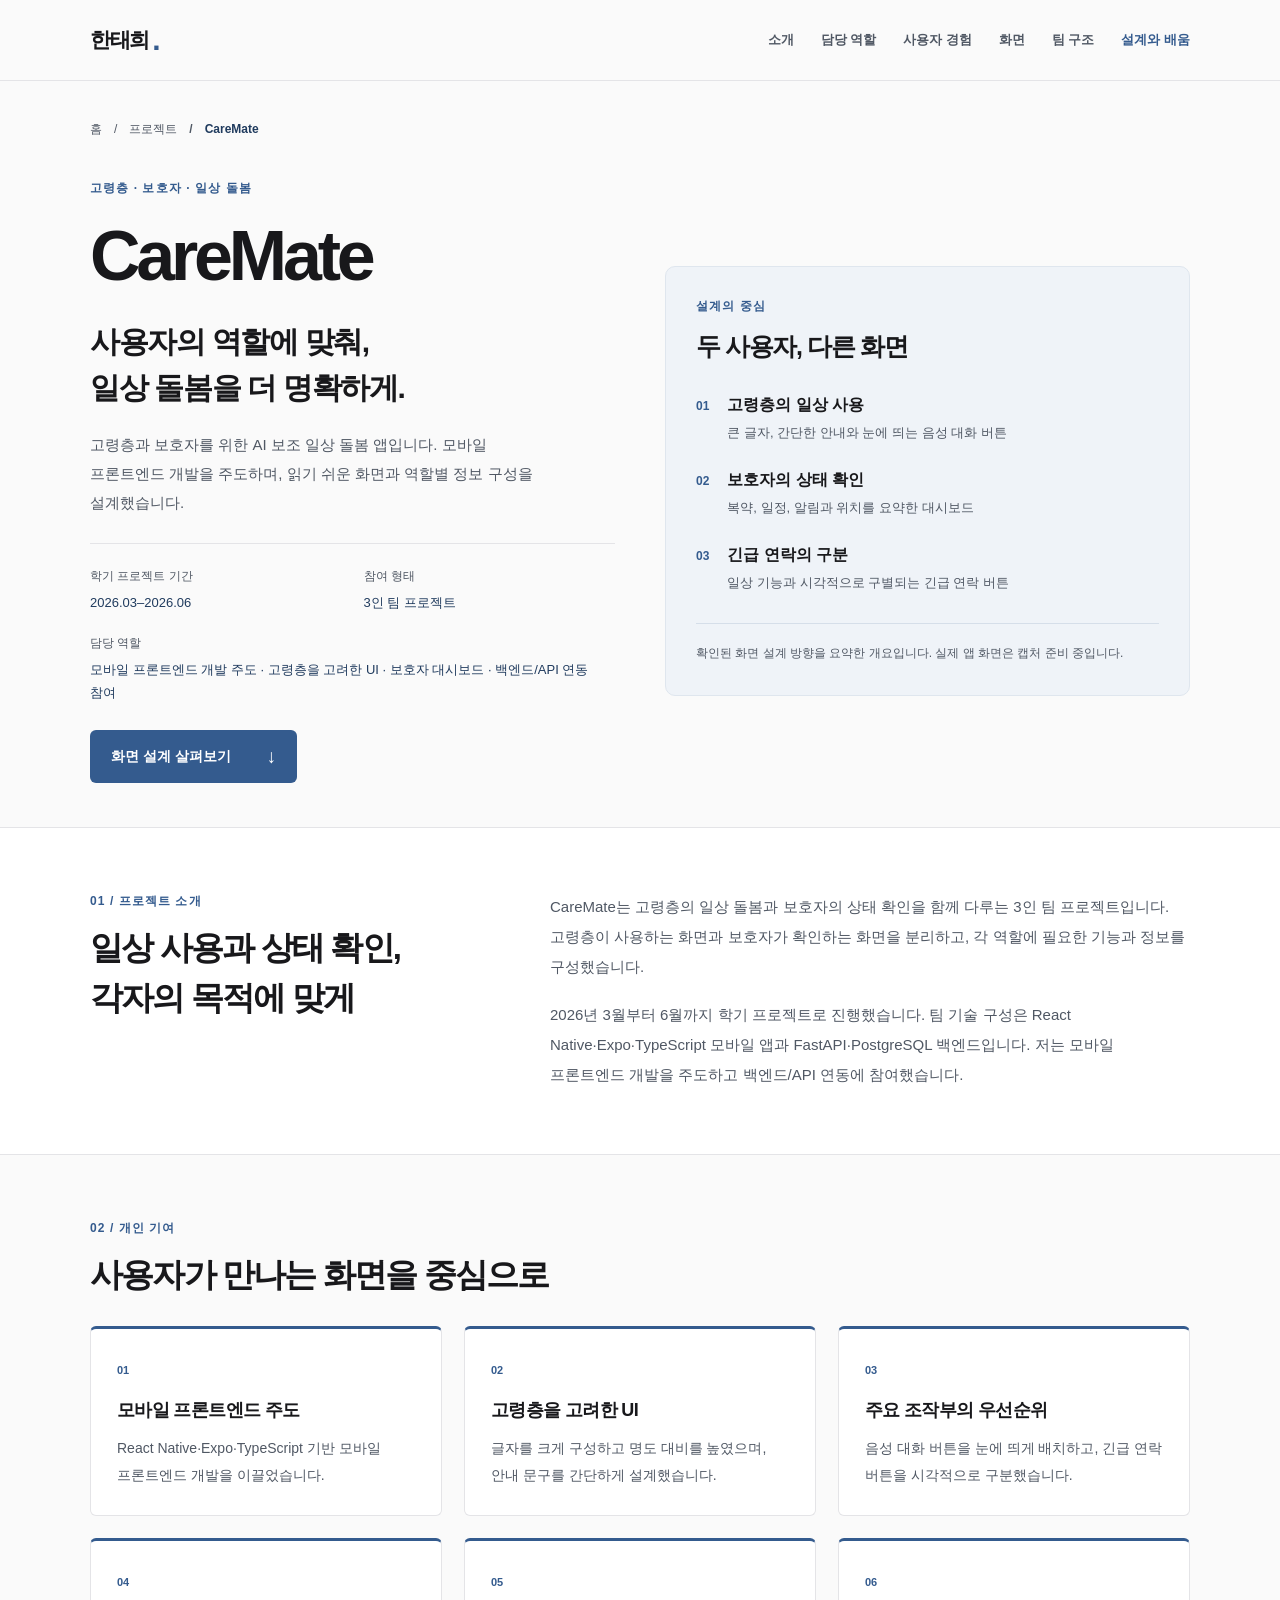
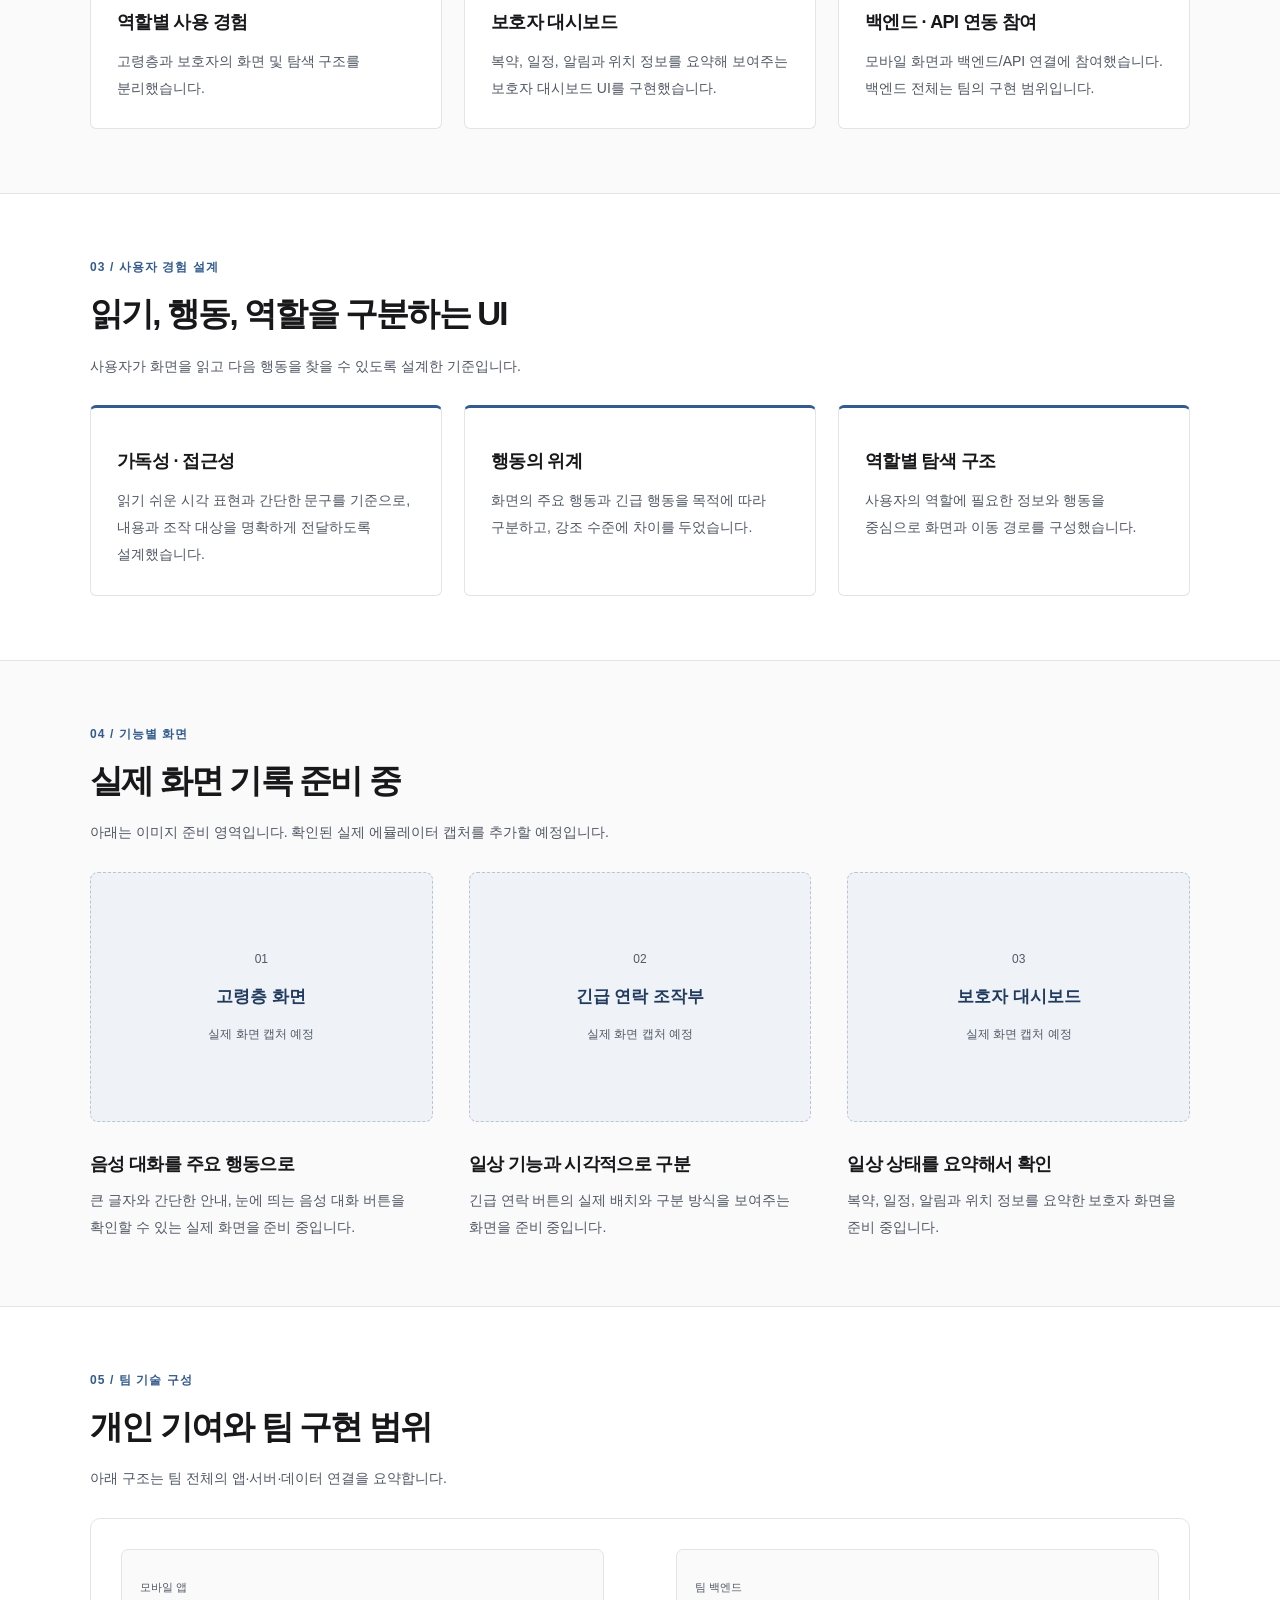
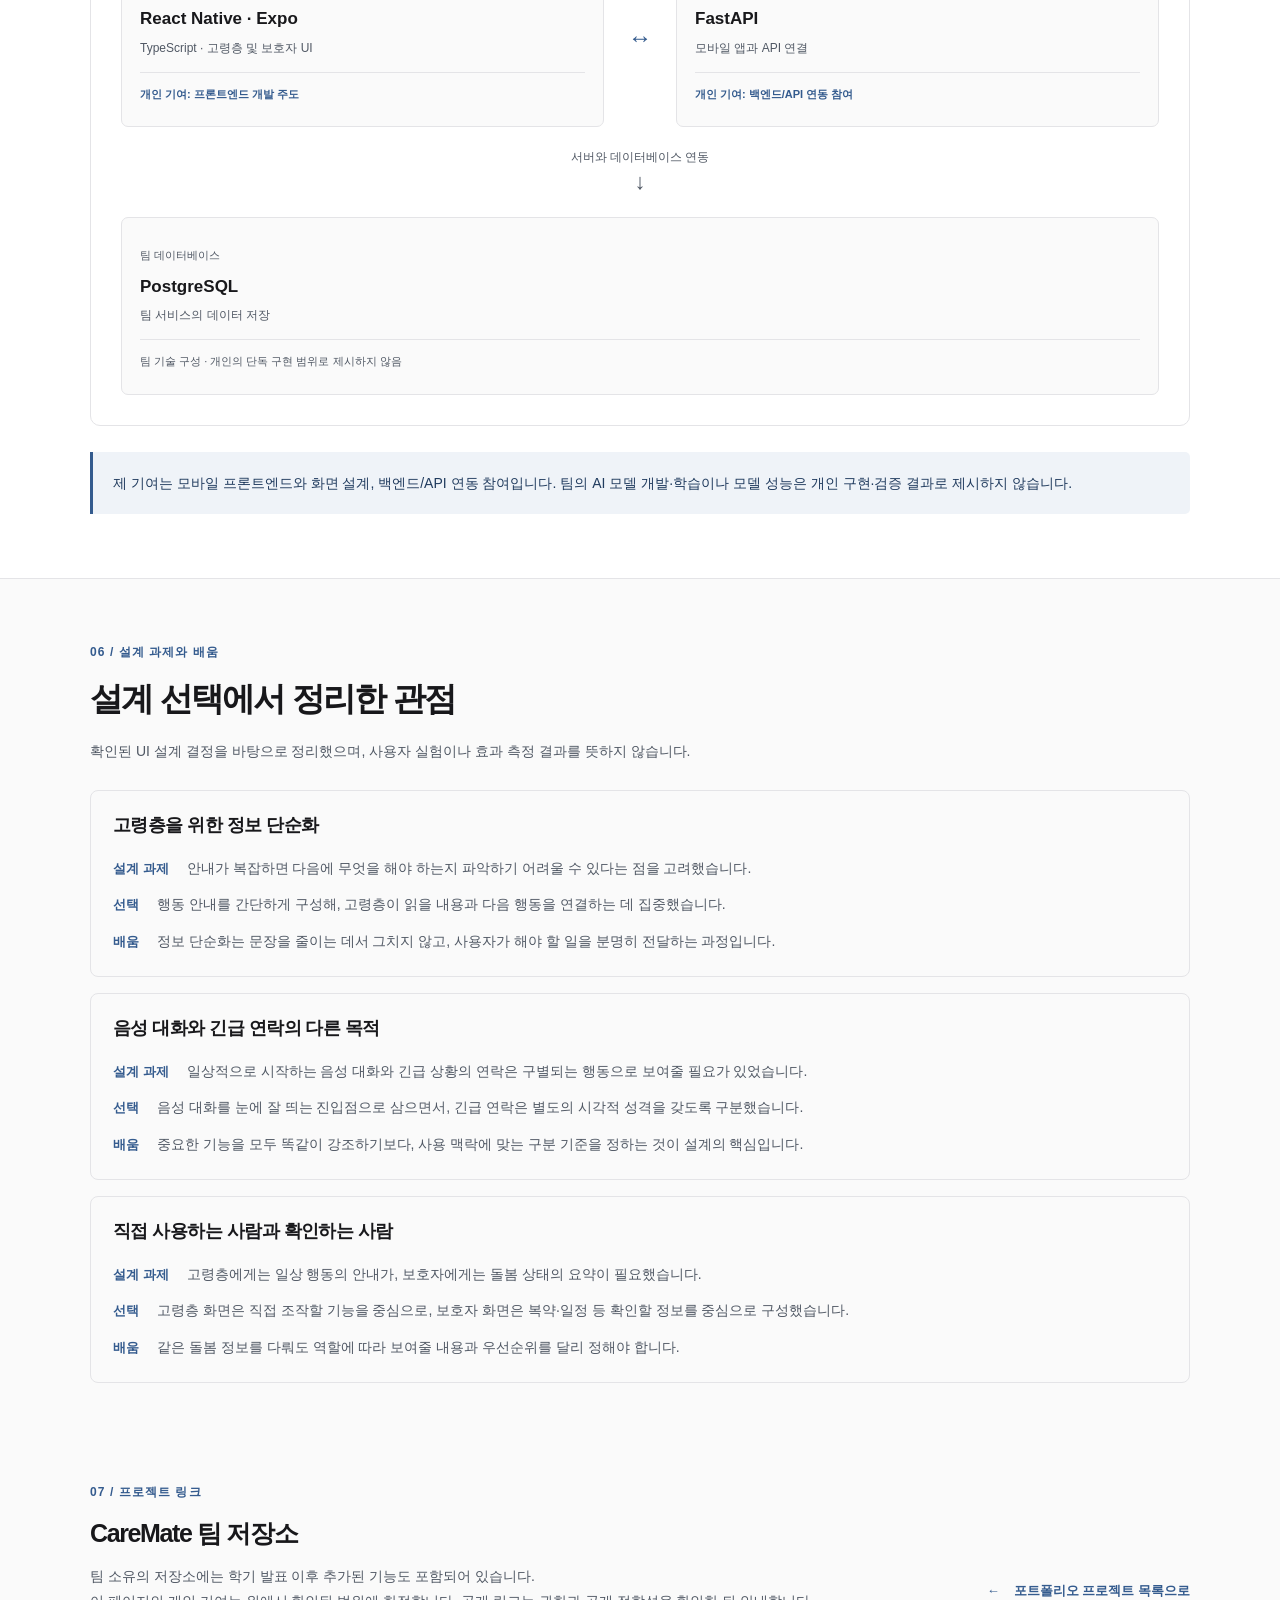
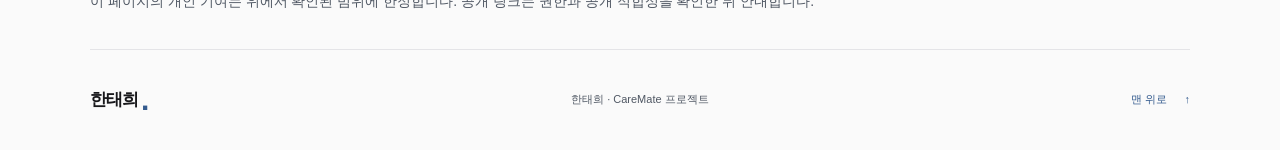
==== commit 64d297a0: "Polish portfolio content and responsive navigation" ====
--- a/projects/caremate.html
+++ b/projects/caremate.html
@@ -23,7 +23,7 @@
     <section class="detail-hero container" aria-labelledby="project-title">
       <div class="detail-hero-copy"><p class="eyebrow">고령층 · 보호자 · 일상 돌봄</p><h1 id="project-title">CareMate</h1><p class="detail-tagline">사용자의 역할에 맞춰,<br>일상 돌봄을 더 명확하게.</p><p class="detail-intro">고령층과 보호자를 위한 AI 보조 일상 돌봄 앱입니다. 모바일 프론트엔드 개발을 주도하며, 읽기 쉬운 화면과 역할별 정보 구성을 설계했습니다.</p>
         <dl class="detail-facts"><div><dt>학기 프로젝트 기간</dt><dd>2026.03–2026.06</dd></div><div><dt>참여 형태</dt><dd>3인 팀 프로젝트</dd></div><div class="fact-role"><dt>담당 역할</dt><dd>모바일 프론트엔드 개발 주도 · 고령층을 고려한 UI · 보호자 대시보드 · 백엔드/API 연동 참여</dd></div></dl>
-        <div class="detail-actions"><a class="button" href="#ux-design">화면 설계 살펴보기 <span aria-hidden="true">↓</span></a><a class="text-link" href="https://github.com/juuu-sung/CareMate">팀 GitHub 저장소 <span aria-hidden="true">↗</span></a></div>
+        <div class="detail-actions"><a class="button" href="#ux-design">화면 설계 살펴보기 <span aria-hidden="true">↓</span></a></div>
       </div>
       <aside class="detail-summary" aria-labelledby="users-title"><p class="eyebrow">설계의 중심</p><h2 id="users-title">두 사용자, 다른 화면</h2><ul class="service-flow"><li><span aria-hidden="true">01</span><div><h3>고령층의 일상 사용</h3><p>큰 글자, 간단한 안내와 눈에 띄는 음성 대화 버튼</p></div></li><li><span aria-hidden="true">02</span><div><h3>보호자의 상태 확인</h3><p>복약, 일정, 알림과 위치를 요약한 대시보드</p></div></li><li><span aria-hidden="true">03</span><div><h3>긴급 연락의 구분</h3><p>일상 기능과 시각적으로 구별되는 긴급 연락 버튼</p></div></li></ul><p class="summary-note">확인된 화면 설계 방향을 요약한 개요입니다. 실제 앱 화면은 캡처 준비 중입니다.</p></aside>
     </section>
@@ -62,7 +62,7 @@
       <article><h3>직접 사용하는 사람과 확인하는 사람</h3><dl><div><dt>설계 과제</dt><dd>고령층에게는 일상 행동의 안내가, 보호자에게는 돌봄 상태의 요약이 필요했습니다.</dd></div><div><dt>선택</dt><dd>고령층 화면은 직접 조작할 기능을 중심으로, 보호자 화면은 복약·일정 등 확인할 정보를 중심으로 구성했습니다.</dd></div><div><dt>배움</dt><dd>같은 돌봄 정보를 다뤄도 역할에 따라 보여줄 내용과 우선순위를 달리 정해야 합니다.</dd></div></dl></article>
     </div></section>
 
-    <section class="container detail-closing" aria-labelledby="links-title"><div><p class="eyebrow">07 / 프로젝트 링크</p><h2 id="links-title">CareMate 팀 저장소</h2><p>팀 소유의 저장소에는 학기 발표 이후 추가된 기능도 포함되어 있습니다.<br>이 페이지의 개인 기여는 위에서 확인된 범위에 한정합니다.</p><a class="text-link" href="https://github.com/juuu-sung/CareMate">팀 GitHub 저장소 방문 <span aria-hidden="true">↗</span></a></div><a class="detail-back-link" href="../index.html#projects"><span aria-hidden="true">←</span> 포트폴리오 프로젝트 목록으로</a></section>
+    <section class="container detail-closing" aria-labelledby="links-title"><div><p class="eyebrow">07 / 프로젝트 링크</p><h2 id="links-title">CareMate 팀 저장소</h2><p>팀 소유의 저장소에는 학기 발표 이후 추가된 기능도 포함되어 있습니다.<br>이 페이지의 개인 기여는 위에서 확인된 범위에 한정합니다. 공개 링크는 권한과 공개 적합성을 확인한 뒤 안내합니다.</p></div><a class="detail-back-link" href="../index.html#projects"><span aria-hidden="true">←</span> 포트폴리오 프로젝트 목록으로</a></section>
   </main>
   <footer class="site-footer container"><a class="wordmark" href="../index.html" aria-label="한태희 포트폴리오 홈으로">한태희<span aria-hidden="true">.</span></a><p>한태희 · CareMate 프로젝트</p><a class="back-top" href="#main">맨 위로 <span aria-hidden="true">↑</span></a></footer>
 </body>
--- a/css/style.css
+++ b/css/style.css
@@ -90,6 +90,10 @@
 .placeholder-meetfit { background: #eef0f5; }
 .placeholder-caremate { background: #eff2f2; }
 .project-body { padding: 28px; }
+.featured-grid > .project-card:not(.project-wide) { display: flex; flex-direction: column; }
+.featured-grid > .project-card:not(.project-wide) > .project-body { display: flex; flex-direction: column; flex: 1; }
+.featured-grid > .project-card:not(.project-wide) .project-detail-link { margin-top: auto; }
+.featured-grid > .project-card:not(.project-wide) .project-body > :nth-last-child(2) { margin-bottom: 22px; }
 .project-meta { display: flex; justify-content: space-between; gap: 10px; flex-wrap: wrap; font-size: 13px; font-weight: 500; color: var(--muted); font-variant-numeric: tabular-nums; }
 .project-meta > span:first-child { color: var(--navy); font-weight: 600; }
 .project-body h3 { margin-top: 12px; font-size: 27px; letter-spacing: -.035em; }
@@ -179,8 +183,9 @@
   :root { --header-height: 174px; }
   .container { width: calc(100% - 40px); }
   .header-inner { min-height: 70px; position: relative; flex-wrap: wrap; gap: 0 20px; }
+  .menu-toggle { min-width: 44px; padding: 6px 8px; border-color: transparent; font-size: 13px; font-weight: 500; color: var(--muted); }
   .site-nav { width: 100%; flex-wrap: wrap; gap: 4px 21px; padding-bottom: 12px; }
-  .site-nav a { font-size: 13px; }
+  .site-nav a { min-width: 44px; max-width: 100%; font-size: 13px; }
   .hero { padding-top: 55px; grid-template-columns: 1fr; gap: 0; }
   h1 { font-size: clamp(30px, 5.6vw, 40px); }
   .hero-intro { max-width: 500px; font-size: 14px; }
@@ -289,8 +294,6 @@
 :is(.rewear-cases, .case-list) dd { flex: 1 1 220px; min-width: 0; margin: 0; color: var(--muted); font-size: 14px; line-height: 1.9; }
 .screen-gallery { display: grid; grid-template-columns: repeat(3, minmax(0, 1fr)); gap: 36px; }
 .screen-gallery figure { margin: 0; min-width: 0; }
-.screenshot-link { display: block; max-width: 250px; margin-inline: auto; border-radius: 26px; }
-.screenshot-link:hover { outline: 2px solid var(--rewear-green); outline-offset: 5px; }
 .screen-gallery figcaption { margin-top: 30px; }
 .screen-gallery figcaption > span { font-size: 12px; font-weight: 600; }
 .screen-gallery h3 { margin-top: 7px; font-size: 18px; letter-spacing: -.035em; }
@@ -340,9 +343,6 @@
 .verification-grid dt { color: var(--muted); font-size: 13px; }
 .verification-grid dd { margin: 15px 0 0; color: var(--navy); font-size: 14px; }
 .verification-grid strong { font-size: 25px; font-weight: 650; }
-.pending-note { padding: 26px; border: 1px dashed #b7c5d6; border-radius: 8px; background: var(--bg); }
-.pending-note h3 { color: var(--navy); font-size: 16px; }
-.pending-note p { max-width: 740px; margin-top: 12px; font-size: 14px; line-height: 1.9; color: var(--muted); }
 :is(.meetfit-page, .caremate-page, .wallguard-page, .campuscare-page, .research-page) .architecture-services .architecture-node { border-top-color: #b5c4d8; }
 :is(.meetfit-page, .caremate-page, .wallguard-page, .campuscare-page, .research-page) .section { padding-block: 64px; }
 :is(.meetfit-page, .caremate-page, .wallguard-page, .campuscare-page, .research-page) .section-heading { margin-bottom: 26px; }
@@ -388,7 +388,6 @@
   .verification-grid { grid-template-columns: repeat(2, minmax(0, 1fr)); }
   .screen-gallery { grid-template-columns: 1fr; gap: 45px; }
   .screen-gallery figure { display: grid; grid-template-columns: 1fr 1fr; align-items: center; gap: 28px; }
-  .screenshot-link { max-width: 230px; width: 100%; }
   .screenshot-placeholder { max-width: 230px; }
   .screen-gallery figcaption { margin-top: 0; }
   .architecture-panel { padding: 20px; }
@@ -401,6 +400,10 @@
   .detail-closing { align-items: start; flex-direction: column; padding-block: 45px; }
 }
 @media (max-width: 480px) {
+  :is(.rewear-contributions, .contribution-grid) { gap: 12px; }
+  :is(.rewear-contributions, .contribution-grid) article { padding: 18px; }
+  :is(.rewear-contributions, .contribution-grid) h3 { margin-top: 10px; }
+  :is(.rewear-contributions, .contribution-grid) p { margin-top: 8px; }
   .verification-grid { grid-template-columns: 1fr; }
   .phone-trio { gap: 7px; padding-inline: 12px; }
   .phone-trio .phone-frame { padding: 2px; border-radius: 12px; }
@@ -415,6 +418,14 @@
 .risk-table th, .risk-table td { padding: 12px; text-align: left; border-bottom: 1px solid var(--border); }
 .risk-table th { color: var(--navy-dark); font-weight: 600; }
 .campuscare-page .detail-hero h1 { font-size: clamp(40px, 5.5vw, 64px); }
+/* Keep WallGuard's sequential data path in one reading direction. */
+.wallguard-page #architecture .architecture-services { grid-template-columns: 1fr; gap: 28px; }
+.wallguard-page #architecture .architecture-services > li { position: relative; }
+.wallguard-page #architecture .architecture-services > li + li::before { content: ""; position: absolute; width: 8px; height: 8px; border-right: 2px solid var(--navy); border-bottom: 2px solid var(--navy); top: -21px; left: calc(50% - 4px); transform: rotate(45deg); }
+@media (min-width: 1001px) {
+  .wallguard-page #architecture .architecture-services { grid-template-columns: repeat(4, minmax(0, 1fr)); }
+  .wallguard-page #architecture .architecture-services > li + li::before { top: calc(50% - 4px); left: -21px; transform: rotate(-45deg); }
+}
 @media (prefers-reduced-motion: reduce) {
   html { scroll-behavior: auto; }
   *, *::before, *::after { transition: none !important; animation: none !important; }
